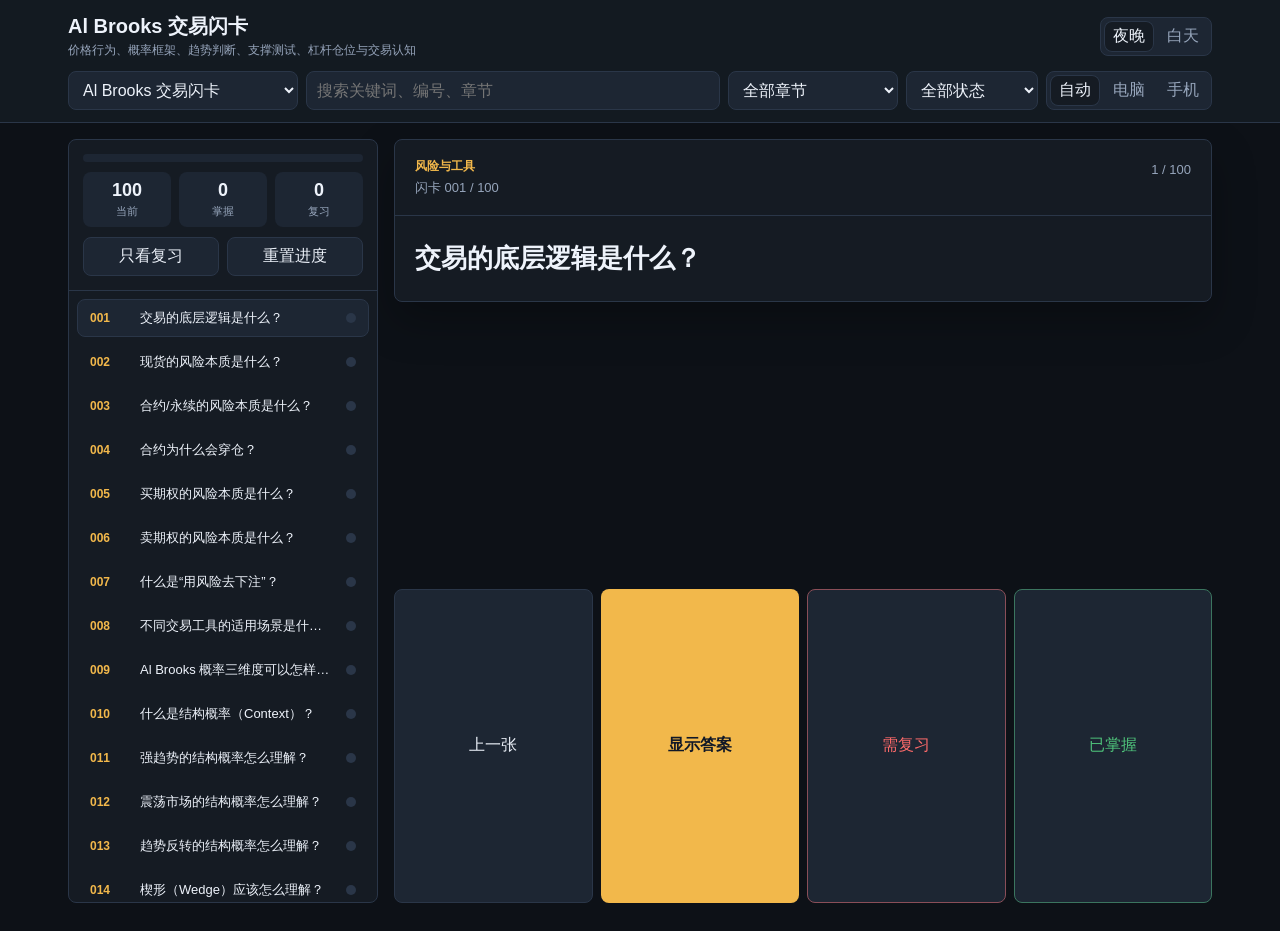
==== flashcards/index.html @ c89fefa0 "Initial trading knowledge base" ====
<!DOCTYPE html>
<html lang="zh-CN">
<head>
  <meta charset="UTF-8">
  <meta name="viewport" content="width=device-width, initial-scale=1.0, viewport-fit=cover">
  <title>交易闪卡库</title>
  <link rel="stylesheet" href="styles.css">
</head>
<body>
  <header class="topbar">
    <div class="top-inner">
      <div class="title-row">
        <div>
          <h1 id="appTitle">交易闪卡库</h1>
          <div class="sub" id="deckDescription">选择一个卡组开始复习</div>
        </div>
        <div class="tabs" aria-label="主题">
          <button id="darkBtn" class="active">夜晚</button>
          <button id="lightBtn">白天</button>
        </div>
      </div>
      <div class="controls">
        <select id="deckSelect"></select>
        <input id="search" type="search" placeholder="搜索关键词、编号、章节">
        <select id="section"></select>
        <select id="status">
          <option value="">全部状态</option>
          <option value="new">未标记</option>
          <option value="good">已掌握</option>
          <option value="bad">需复习</option>
        </select>
        <div class="tabs view-tabs" aria-label="视图">
          <button id="autoView" class="active">自动</button>
          <button id="desktopView">电脑</button>
          <button id="mobileView">手机</button>
        </div>
      </div>
    </div>
  </header>

  <main class="layout">
    <aside class="side">
      <div class="score">
        <div class="meter"><span id="meter"></span></div>
        <div class="stats">
          <div class="stat"><b id="totalCount">0</b><span>当前</span></div>
          <div class="stat"><b id="goodCount">0</b><span>掌握</span></div>
          <div class="stat"><b id="badCount">0</b><span>复习</span></div>
        </div>
        <div class="side-actions">
          <button id="reviewBad">只看复习</button>
          <button id="reset">重置进度</button>
        </div>
      </div>
      <div class="list" id="cardList"></div>
    </aside>

    <section class="study">
      <div id="stage" class="stage"></div>
      <div class="actions">
        <button id="prev">上一张</button>
        <button id="show" class="primary">显示答案</button>
        <button id="markBad" class="bad">需复习</button>
        <button id="markGood" class="good desktop-only">已掌握</button>
      </div>
      <div class="mobile-nav">
        <button id="nextMobile">下一张</button>
        <button id="markGoodMobile" class="good">已掌握</button>
      </div>
    </section>
  </main>

  <script src="decks/manifest.js"></script>
  <script src="decks/al-brooks-main.js"></script>
  <script src="decks/al-brooks-stop-loss.js"></script>
  <script src="app.js"></script>
</body>
</html>
---- flashcards/styles.css ----
:root {
  color-scheme: dark light;
  --bg: #0d1117;
  --panel: #151b23;
  --panel-2: #1d2633;
  --text: #eef3fb;
  --muted: #96a5bb;
  --line: #2a3648;
  --accent: #f2b84b;
  --good: #4fc37b;
  --bad: #ff6b6b;
  --shadow: 0 18px 44px rgba(0,0,0,.28);
  --radius: 8px;
}
body.light {
  color-scheme: light;
  --bg: #f6f7f9;
  --panel: #ffffff;
  --panel-2: #eef2f7;
  --text: #17202d;
  --muted: #607086;
  --line: #d9e1ec;
  --accent: #a46300;
  --good: #117a43;
  --bad: #bd3535;
  --shadow: 0 12px 30px rgba(20,35,58,.12);
}
* { box-sizing: border-box; }
html, body { margin: 0; min-height: 100%; }
body {
  background: var(--bg);
  color: var(--text);
  font-family: -apple-system, BlinkMacSystemFont, "Segoe UI", "PingFang SC", "Microsoft YaHei", sans-serif;
  letter-spacing: 0;
}
button, input, select { font: inherit; }
button {
  min-height: 38px;
  border-radius: var(--radius);
  border: 1px solid var(--line);
  background: var(--panel-2);
  color: var(--text);
  padding: 8px 12px;
  cursor: pointer;
}
button:hover { border-color: var(--accent); }
button.primary { background: var(--accent); color: #111827; border-color: transparent; font-weight: 800; }
button.good { color: var(--good); border-color: color-mix(in srgb, var(--good) 45%, var(--line)); }
button.bad { color: var(--bad); border-color: color-mix(in srgb, var(--bad) 45%, var(--line)); }
.topbar {
  position: sticky;
  top: 0;
  z-index: 20;
  background: color-mix(in srgb, var(--panel) 93%, transparent);
  border-bottom: 1px solid var(--line);
  backdrop-filter: blur(14px);
}
.top-inner {
  max-width: 1180px;
  margin: 0 auto;
  padding: 14px 18px 12px;
  display: grid;
  gap: 12px;
}
.title-row { display: flex; justify-content: space-between; gap: 14px; align-items: center; }
h1 { margin: 0; font-size: 20px; line-height: 1.25; }
.sub { color: var(--muted); font-size: 12px; margin-top: 3px; }
.tabs { display: flex; gap: 4px; padding: 3px; border: 1px solid var(--line); border-radius: var(--radius); background: var(--panel-2); }
.tabs button { border: 0; min-height: 30px; background: transparent; color: var(--muted); padding: 5px 9px; }
.tabs button.active { background: var(--panel); color: var(--text); box-shadow: inset 0 0 0 1px var(--line); }
.controls { display: grid; grid-template-columns: 230px minmax(180px, 1fr) 170px 132px auto; gap: 8px; }
.controls input, .controls select {
  min-height: 38px;
  border-radius: var(--radius);
  border: 1px solid var(--line);
  background: var(--panel-2);
  color: var(--text);
  padding: 8px 10px;
}
.layout {
  max-width: 1180px;
  margin: 0 auto;
  padding: 16px 18px 28px;
  display: grid;
  grid-template-columns: 310px minmax(0, 1fr);
  gap: 16px;
}
.side {
  border: 1px solid var(--line);
  background: var(--panel);
  border-radius: var(--radius);
  align-self: start;
  position: sticky;
  top: 116px;
  max-height: calc(100vh - 136px);
  overflow: hidden;
  display: grid;
  grid-template-rows: auto 1fr;
}
.score { padding: 14px; border-bottom: 1px solid var(--line); display: grid; gap: 10px; }
.meter { height: 8px; border-radius: 99px; background: var(--panel-2); overflow: hidden; }
.meter span { display: block; height: 100%; width: 0%; background: linear-gradient(90deg, var(--accent), var(--good)); transition: width .25s; }
.stats { display: grid; grid-template-columns: repeat(3, 1fr); gap: 8px; }
.stat { background: var(--panel-2); border-radius: var(--radius); padding: 8px; text-align: center; }
.stat b { display: block; font-size: 18px; }
.stat span { color: var(--muted); font-size: 11px; }
.side-actions { display: grid; grid-template-columns: 1fr 1fr; gap: 8px; }
.list { overflow: auto; padding: 8px; }
.list button {
  width: 100%;
  text-align: left;
  margin-bottom: 6px;
  background: transparent;
  border-color: transparent;
  display: grid;
  grid-template-columns: 42px 1fr 18px;
  gap: 8px;
  align-items: center;
}
.list button.active { background: var(--panel-2); border-color: var(--line); }
.num { color: var(--accent); font-size: 12px; font-weight: 800; }
.q { overflow: hidden; text-overflow: ellipsis; white-space: nowrap; font-size: 13px; }
.dot { width: 10px; height: 10px; border-radius: 50%; background: var(--line); justify-self: end; }
.dot.good { background: var(--good); }
.dot.bad { background: var(--bad); }
.study { display: grid; gap: 12px; min-width: 0; }
.card {
  border: 1px solid var(--line);
  background: var(--panel);
  border-radius: var(--radius);
  box-shadow: var(--shadow);
  overflow: hidden;
}
.head { padding: 18px 20px; border-bottom: 1px solid var(--line); display: flex; justify-content: space-between; gap: 12px; }
.section { color: var(--accent); font-size: 12px; font-weight: 800; }
.head .small { color: var(--muted); font-size: 13px; margin-top: 4px; }
.question { padding: 24px 20px; }
.question h2 { margin: 0; font-size: 26px; line-height: 1.42; }
.answer {
  display: none;
  border-top: 1px solid var(--line);
  padding: 18px 20px 20px;
  font-size: 15px;
  line-height: 1.72;
}
.answer.open { display: block; }
.grid { display: grid; grid-template-columns: 1fr 1fr; gap: 12px; }
.block {
  border: 1px solid var(--line);
  background: var(--panel-2);
  border-radius: var(--radius);
  padding: 12px;
}
.block.full { grid-column: 1 / -1; }
.block h3 { margin: 0 0 8px; color: var(--accent); font-size: 13px; }
.tagline { font-size: 18px; font-weight: 800; line-height: 1.45; }
ul { margin: 0; padding-left: 18px; }
li { margin: 5px 0; }
.formula {
  font-family: ui-monospace, SFMono-Regular, Consolas, monospace;
  background: var(--bg);
  border: 1px solid var(--line);
  border-radius: var(--radius);
  padding: 10px;
  overflow-x: auto;
}
.actions { display: grid; grid-template-columns: 1fr 1fr 1fr 1fr; gap: 8px; }
.empty { padding: 40px; text-align: center; color: var(--muted); border: 1px dashed var(--line); border-radius: var(--radius); }
.mobile-nav { display: none; }
body.mobile-forced .layout { grid-template-columns: 1fr; max-width: 720px; }
body.mobile-forced .side { display: none; }
body.mobile-forced .grid { grid-template-columns: 1fr; }
body.mobile-forced .controls { grid-template-columns: 1fr 1fr; }
body.mobile-forced .controls input,
body.mobile-forced .controls #deckSelect { grid-column: 1 / -1; }
body.mobile-forced .mobile-nav { display: grid; }
@media (max-width: 760px) {
  .top-inner { padding: 12px; }
  .title-row { align-items: flex-start; }
  h1 { font-size: 18px; }
  .controls { grid-template-columns: 1fr 1fr; }
  .controls input, .controls #deckSelect { grid-column: 1 / -1; }
  .view-tabs { grid-column: 1 / -1; }
  .layout { grid-template-columns: 1fr; padding: 12px 12px 96px; }
  .side { display: none; }
  .head { padding: 14px; }
  .question { padding: 18px 14px; min-height: 148px; display: flex; align-items: center; }
  .question h2 { font-size: 22px; }
  .answer { padding: 14px; }
  .grid { grid-template-columns: 1fr; }
  .actions {
    position: fixed;
    left: 0;
    right: 0;
    bottom: 0;
    z-index: 30;
    grid-template-columns: 1fr 1fr 1fr;
    padding: 10px max(10px, env(safe-area-inset-left)) calc(10px + env(safe-area-inset-bottom)) max(10px, env(safe-area-inset-right));
    background: color-mix(in srgb, var(--panel) 94%, transparent);
    border-top: 1px solid var(--line);
    backdrop-filter: blur(14px);
  }
  .desktop-only { display: none; }
  .mobile-nav { display: grid; grid-template-columns: 1fr 1fr; gap: 8px; }
}
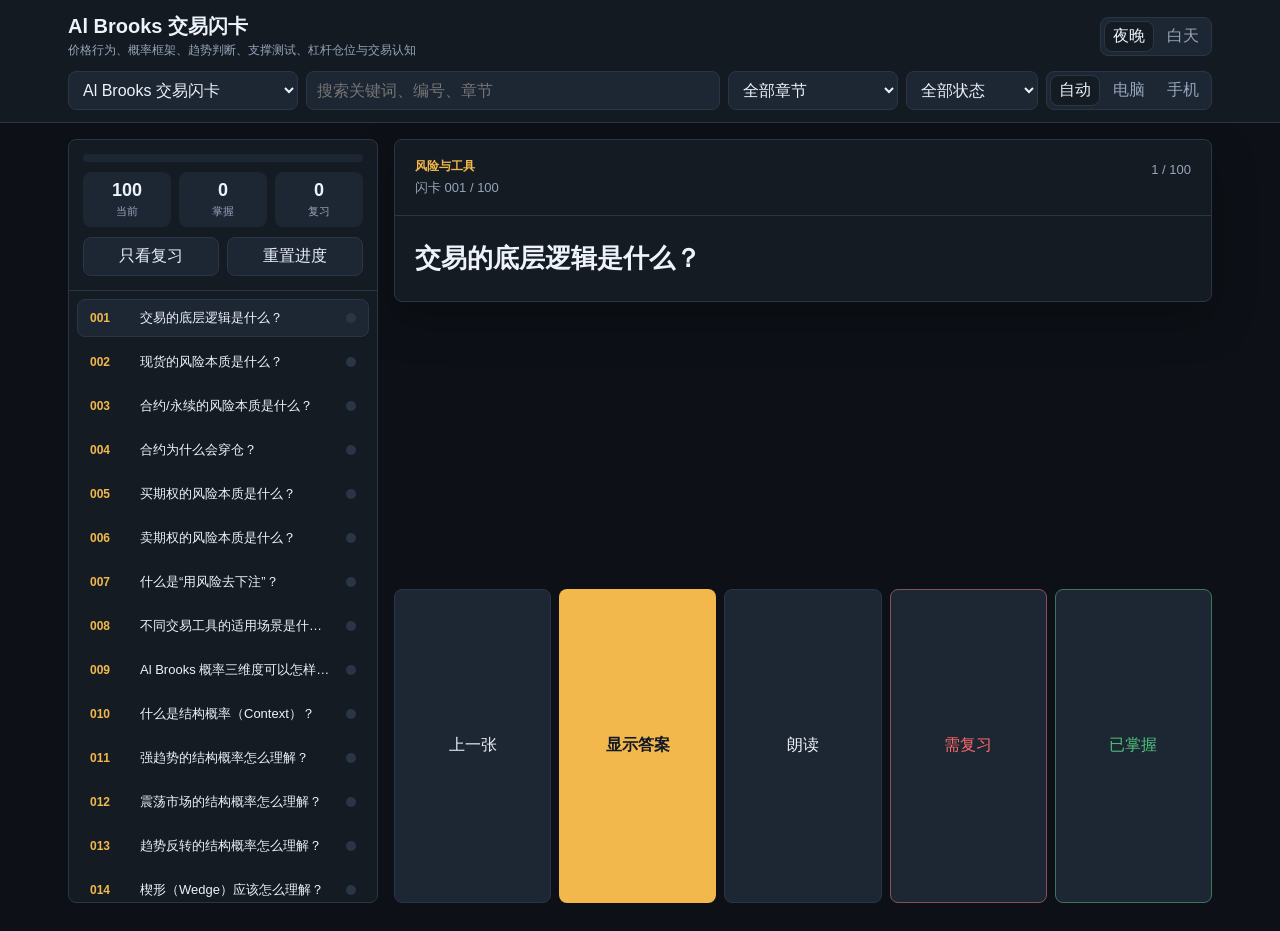
==== commit b93f8a45: "Add speech playback for flashcards" ====
--- a/flashcards/index.html
+++ b/flashcards/index.html
@@ -37,6 +37,7 @@
       </div>
     </div>
   </header>
+  <button id="mobileToolsToggle" class="mobile-tools-toggle" aria-expanded="true">专注</button>
 
   <main class="layout">
     <aside class="side">
@@ -60,6 +61,7 @@
       <div class="actions">
         <button id="prev">上一张</button>
         <button id="show" class="primary">显示答案</button>
+        <button id="speak">朗读</button>
         <button id="markBad" class="bad">需复习</button>
         <button id="markGood" class="good desktop-only">已掌握</button>
       </div>
@@ -73,6 +75,7 @@
   <script src="decks/manifest.js"></script>
   <script src="decks/al-brooks-main.js"></script>
   <script src="decks/al-brooks-stop-loss.js"></script>
+  <script src="decks/al-brooks-entry-techniques.js"></script>
   <script src="app.js"></script>
 </body>
 </html>
--- a/flashcards/styles.css
+++ b/flashcards/styles.css
@@ -47,6 +47,11 @@
 button.primary { background: var(--accent); color: #111827; border-color: transparent; font-weight: 800; }
 button.good { color: var(--good); border-color: color-mix(in srgb, var(--good) 45%, var(--line)); }
 button.bad { color: var(--bad); border-color: color-mix(in srgb, var(--bad) 45%, var(--line)); }
+button.speaking {
+  border-color: var(--accent);
+  color: var(--accent);
+  box-shadow: inset 0 0 0 1px color-mix(in srgb, var(--accent) 40%, transparent);
+}
 .topbar {
   position: sticky;
   top: 0;
@@ -164,18 +169,31 @@
   padding: 10px;
   overflow-x: auto;
 }
-.actions { display: grid; grid-template-columns: 1fr 1fr 1fr 1fr; gap: 8px; }
+.actions { display: grid; grid-template-columns: repeat(5, 1fr); gap: 8px; }
 .empty { padding: 40px; text-align: center; color: var(--muted); border: 1px dashed var(--line); border-radius: var(--radius); }
 .mobile-nav { display: none; }
+.mobile-tools-toggle { display: none; }
 body.mobile-forced .layout { grid-template-columns: 1fr; max-width: 720px; }
 body.mobile-forced .side { display: none; }
 body.mobile-forced .grid { grid-template-columns: 1fr; }
+body.mobile-forced .top-inner { padding-right: 92px; }
 body.mobile-forced .controls { grid-template-columns: 1fr 1fr; }
 body.mobile-forced .controls input,
 body.mobile-forced .controls #deckSelect { grid-column: 1 / -1; }
 body.mobile-forced .mobile-nav { display: grid; }
+body.mobile-forced .mobile-tools-toggle { display: inline-flex; }
+body.mobile-forced.mobile-tools-collapsed .topbar {
+  height: 0;
+  min-height: 0;
+  overflow: visible;
+  border-bottom: 0;
+  background: transparent;
+  backdrop-filter: none;
+}
+body.mobile-forced.mobile-tools-collapsed .top-inner { display: none; }
+body.mobile-forced.mobile-tools-collapsed .layout { padding-top: 12px; }
 @media (max-width: 760px) {
-  .top-inner { padding: 12px; }
+  .top-inner { padding: 12px 92px 12px 12px; }
   .title-row { align-items: flex-start; }
   h1 { font-size: 18px; }
   .controls { grid-template-columns: 1fr 1fr; }
@@ -194,7 +212,7 @@
     right: 0;
     bottom: 0;
     z-index: 30;
-    grid-template-columns: 1fr 1fr 1fr;
+    grid-template-columns: repeat(4, 1fr);
     padding: 10px max(10px, env(safe-area-inset-left)) calc(10px + env(safe-area-inset-bottom)) max(10px, env(safe-area-inset-right));
     background: color-mix(in srgb, var(--panel) 94%, transparent);
     border-top: 1px solid var(--line);
@@ -202,4 +220,30 @@
   }
   .desktop-only { display: none; }
   .mobile-nav { display: grid; grid-template-columns: 1fr 1fr; gap: 8px; }
-}
+  .mobile-tools-toggle { display: inline-flex; }
+  body.mobile-tools-collapsed .topbar {
+    height: 0;
+    min-height: 0;
+    overflow: visible;
+    border-bottom: 0;
+    background: transparent;
+    backdrop-filter: none;
+  }
+  body.mobile-tools-collapsed .top-inner { display: none; }
+  body.mobile-tools-collapsed .layout { padding-top: 12px; }
+}
+.mobile-tools-toggle {
+  position: fixed;
+  top: max(10px, env(safe-area-inset-top));
+  right: max(10px, env(safe-area-inset-right));
+  z-index: 40;
+  min-height: 34px;
+  padding: 6px 12px;
+  border-radius: 999px;
+  border-color: var(--line);
+  background: color-mix(in srgb, var(--panel) 92%, transparent);
+  color: var(--text);
+  box-shadow: 0 10px 26px rgba(0,0,0,.22);
+  backdrop-filter: blur(12px);
+  font-weight: 800;
+}
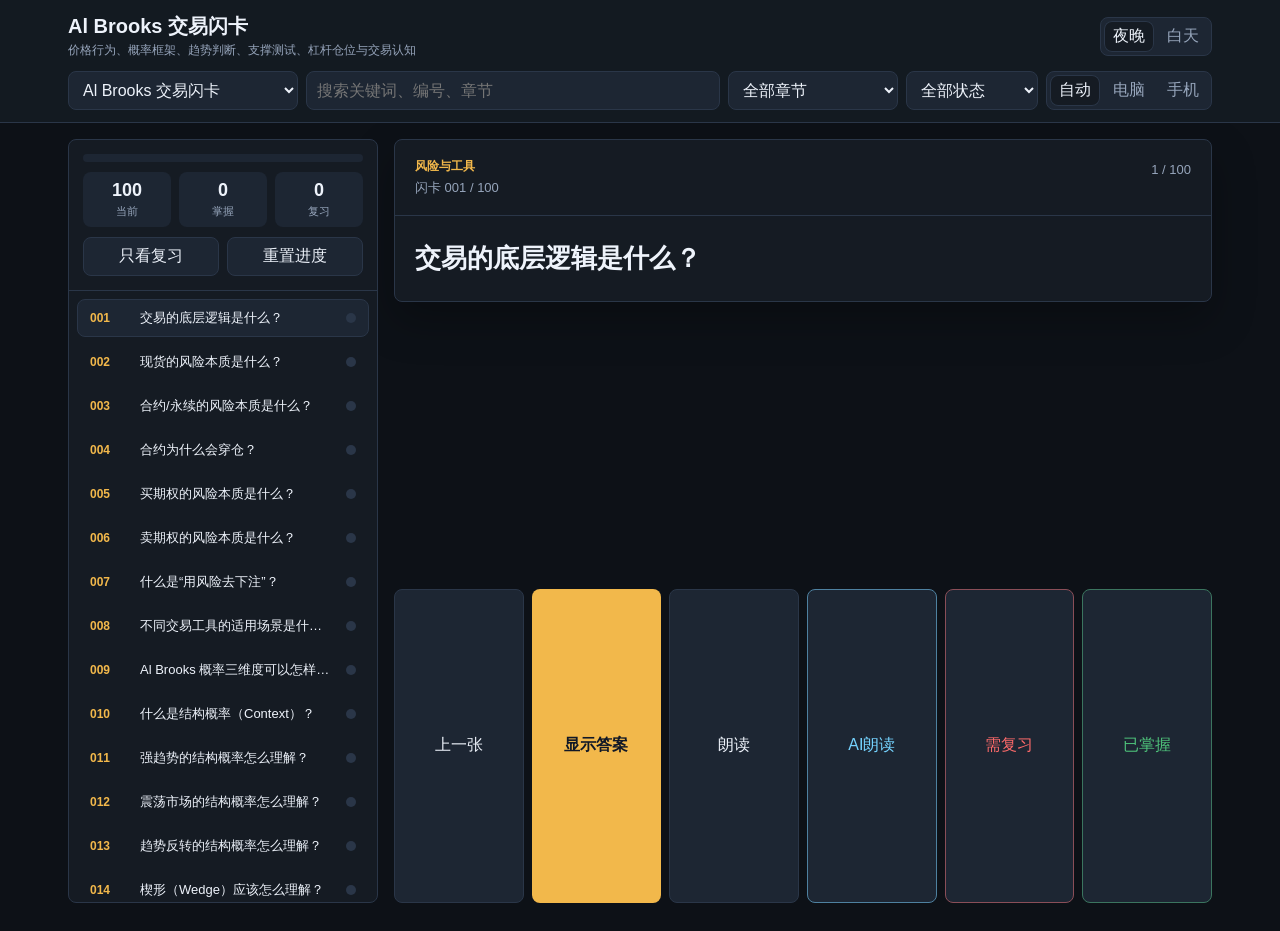
==== commit 843221d7: "Add Qwen TTS integration scaffold" ====
--- a/flashcards/index.html
+++ b/flashcards/index.html
@@ -62,6 +62,7 @@
         <button id="prev">上一张</button>
         <button id="show" class="primary">显示答案</button>
         <button id="speak">朗读</button>
+        <button id="aiSpeak" class="ai">AI朗读</button>
         <button id="markBad" class="bad">需复习</button>
         <button id="markGood" class="good desktop-only">已掌握</button>
       </div>
--- a/flashcards/styles.css
+++ b/flashcards/styles.css
@@ -47,10 +47,16 @@
 button.primary { background: var(--accent); color: #111827; border-color: transparent; font-weight: 800; }
 button.good { color: var(--good); border-color: color-mix(in srgb, var(--good) 45%, var(--line)); }
 button.bad { color: var(--bad); border-color: color-mix(in srgb, var(--bad) 45%, var(--line)); }
+button.ai { color: #75d3ff; border-color: color-mix(in srgb, #75d3ff 48%, var(--line)); }
 button.speaking {
   border-color: var(--accent);
   color: var(--accent);
   box-shadow: inset 0 0 0 1px color-mix(in srgb, var(--accent) 40%, transparent);
+}
+button.ai.speaking {
+  border-color: #75d3ff;
+  color: #75d3ff;
+  box-shadow: inset 0 0 0 1px color-mix(in srgb, #75d3ff 42%, transparent);
 }
 .topbar {
   position: sticky;
@@ -169,7 +175,7 @@
   padding: 10px;
   overflow-x: auto;
 }
-.actions { display: grid; grid-template-columns: repeat(5, 1fr); gap: 8px; }
+.actions { display: grid; grid-template-columns: repeat(6, 1fr); gap: 8px; }
 .empty { padding: 40px; text-align: center; color: var(--muted); border: 1px dashed var(--line); border-radius: var(--radius); }
 .mobile-nav { display: none; }
 .mobile-tools-toggle { display: none; }
@@ -212,12 +218,13 @@
     right: 0;
     bottom: 0;
     z-index: 30;
-    grid-template-columns: repeat(4, 1fr);
+    grid-template-columns: repeat(5, 1fr);
     padding: 10px max(10px, env(safe-area-inset-left)) calc(10px + env(safe-area-inset-bottom)) max(10px, env(safe-area-inset-right));
     background: color-mix(in srgb, var(--panel) 94%, transparent);
     border-top: 1px solid var(--line);
     backdrop-filter: blur(14px);
   }
+  .actions button { padding-left: 6px; padding-right: 6px; font-size: 13px; }
   .desktop-only { display: none; }
   .mobile-nav { display: grid; grid-template-columns: 1fr 1fr; gap: 8px; }
   .mobile-tools-toggle { display: inline-flex; }
